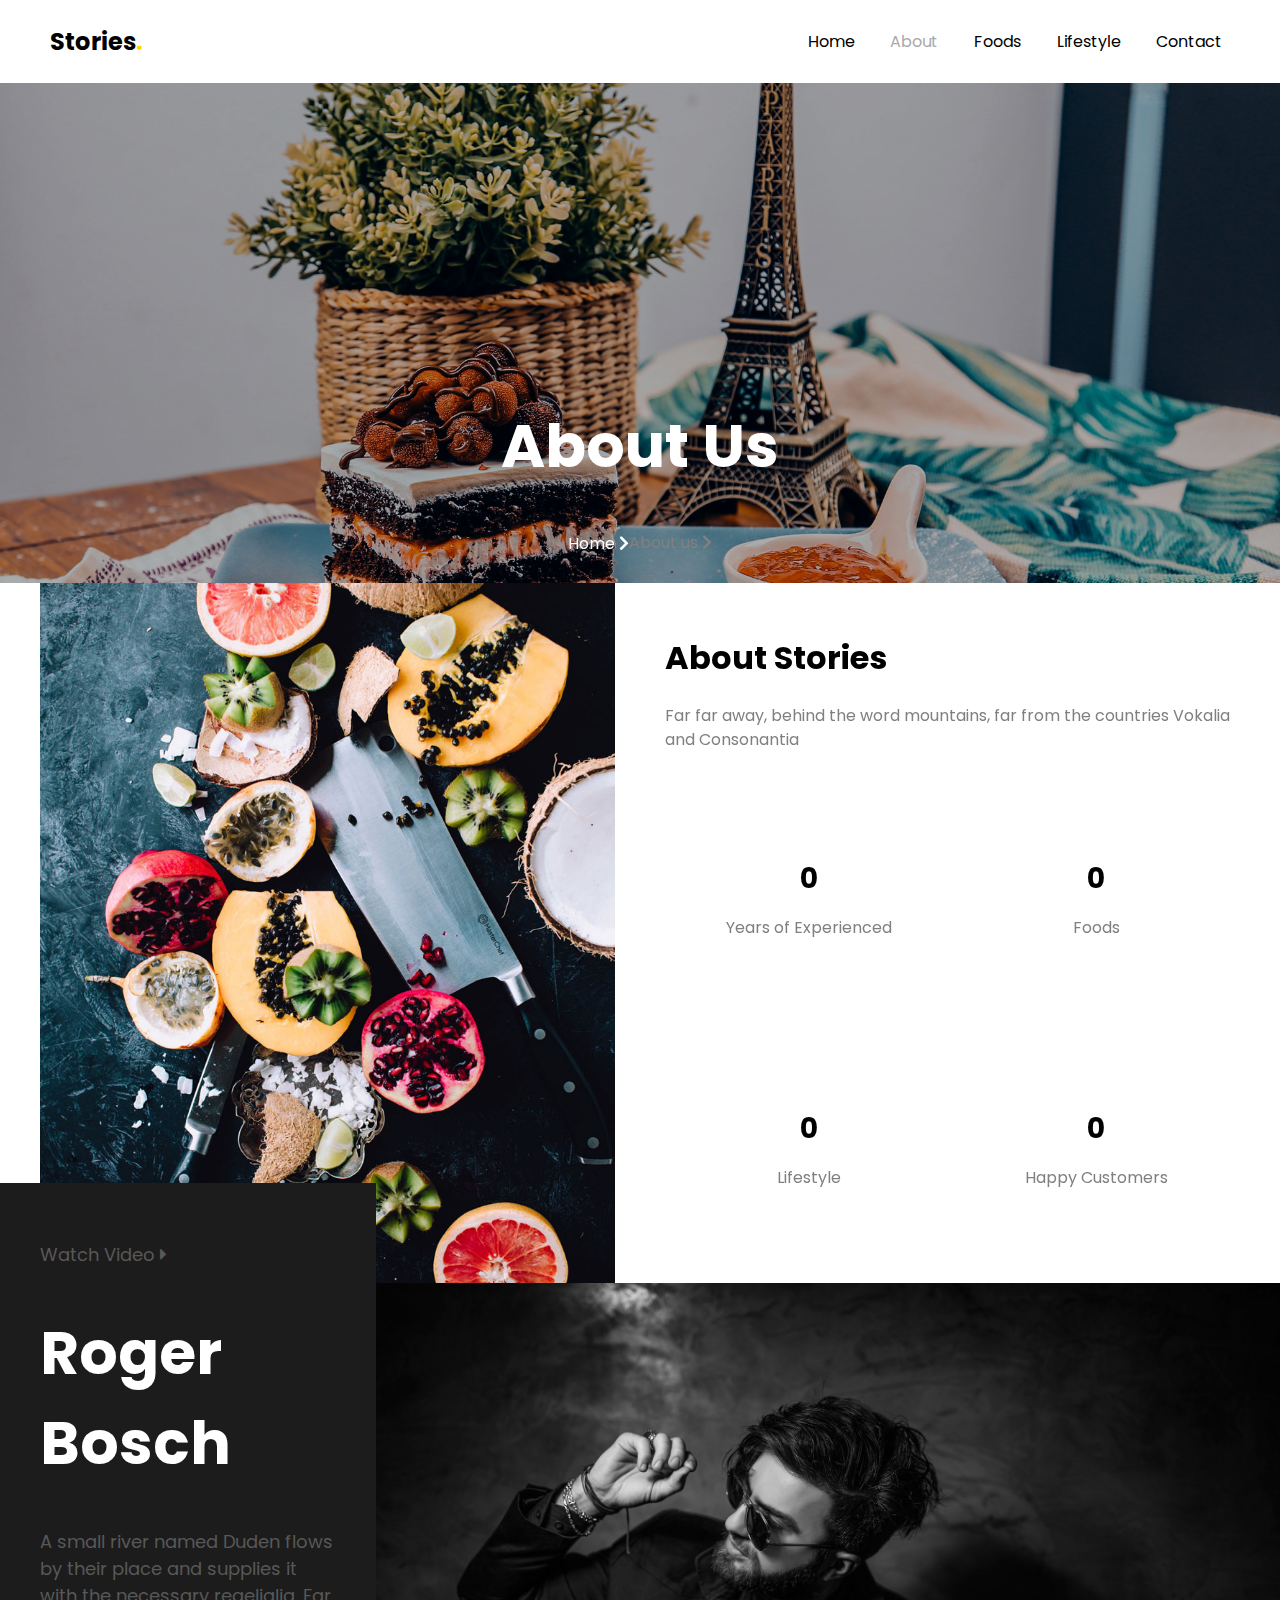
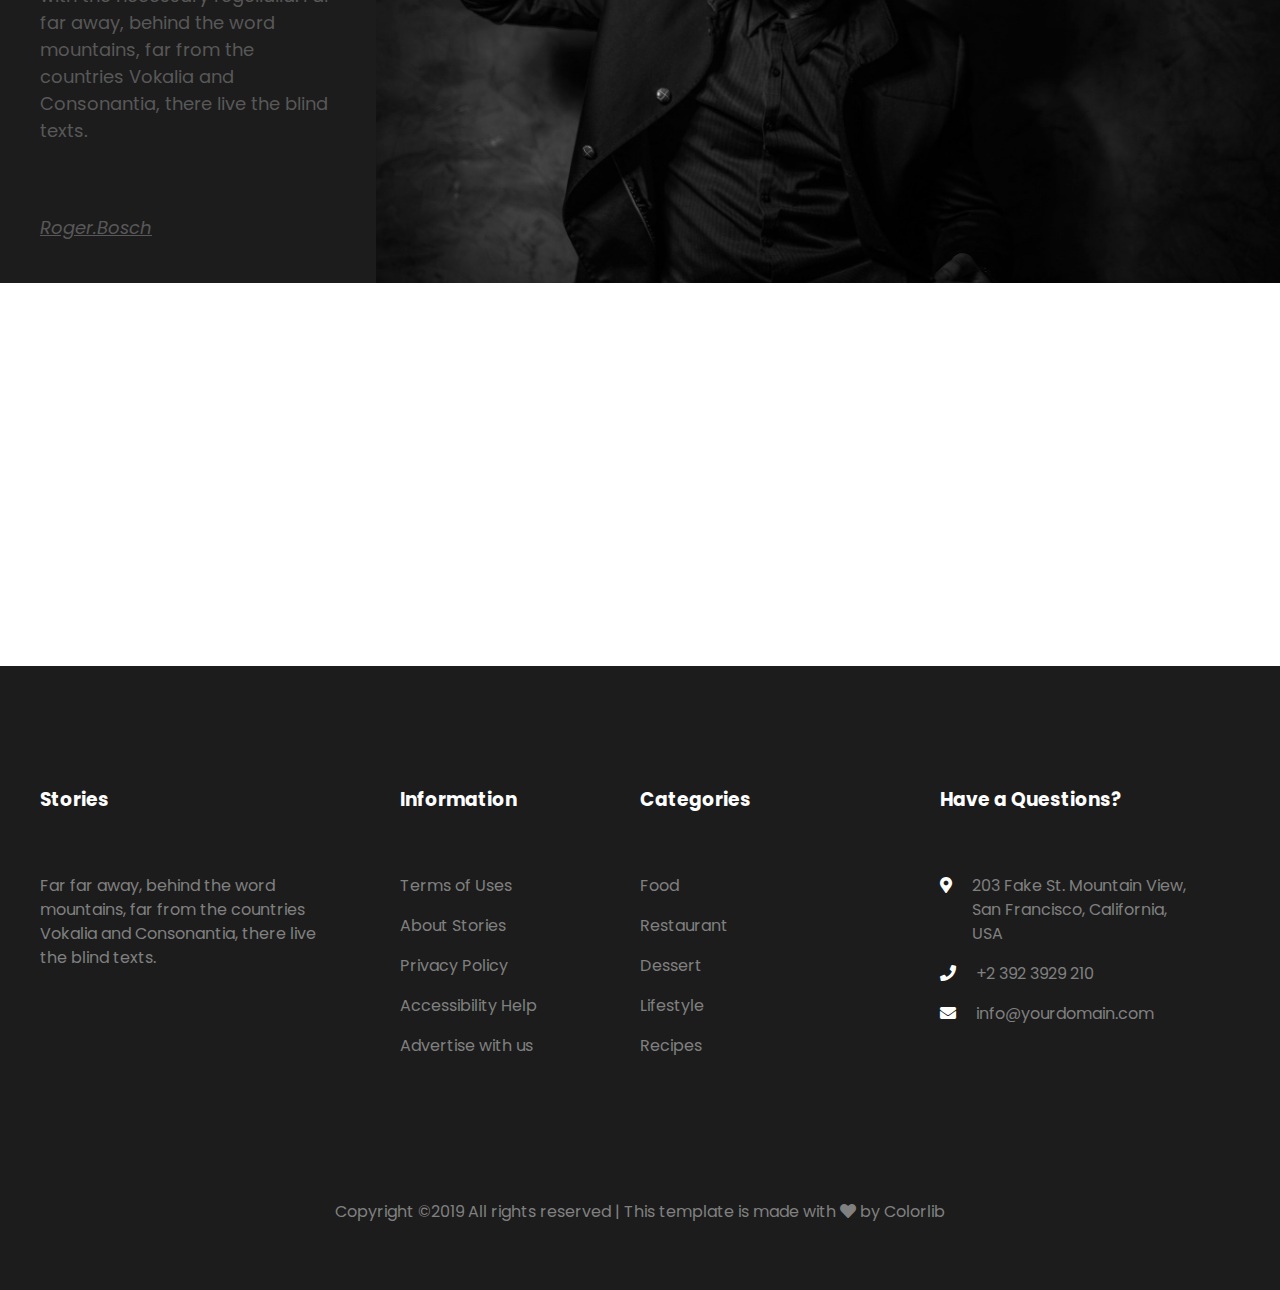
==== stories_about.html @ 1ef40c93 "up" ====
<!DOCTYPE html>
<html lang="en">
<head>
  <meta charset="UTF-8">
  <title>stories</title>
   <link rel="stylesheet" href="https://use.fontawesome.com/releases/v5.8.1/css/all.css" crossorigin="anonymous">
   <link href="https://fonts.googleapis.com/css?family=Roboto+Slab:100,300,400&display=swap&subset=cyrillic" rel="stylesheet">
   <link href="https://fonts.googleapis.com/css?family=Poppins:200,300,400,500,600,700,900" rel="stylesheet">
   <link rel="stylesheet" type="text/css" href="css\stories_main.css">
    <link rel="stylesheet" type="text/css" href="css\stories_about.css">
    <link rel="stylesheet" href="css\animate.css">
    <script src="js\jquery-3.4.1.min.js"></script>
    <script src="js\jquery.viewportchecker.min.js"></script>
    <script src="js\jquery.animateNumber.min.js"></script>
    <script src="js\script.js"></script>
       <link href="https://unpkg.com/aos@2.3.1/dist/aos.css" rel="stylesheet">
    <script src="https://unpkg.com/aos@2.3.1/dist/aos.js"></script>


    </head>
<body id="about">
  <header>
   <div class="main_width header_content">
     <div class="logo">
       <p>Stories<span class="gold">.</span></p>
     </div>

     <div class="nav">
       <a class="nav_link" href="index.html" id="homenav"><div class="nav_item">Home</div></a>
       <a class="nav_link" href="stories_about.html" id="aboutnav"><div class="nav_item">About</div></a>
       <a class="nav_link" href="stories_foods.html" id="foodsnav"><div class="nav_item">Foods</div></a>
       <a class="nav_link" href="stories_lifestyle.html" id="lifestylenav"><div class="nav_item">Lifestyle</div></a>
       <a class="nav_link" href="stories_contact.html" id="contactnav"><div class="nav_item">Contact</div></a>
     </div>
      <a class="menu_btn p_grey" href="javascript:void(0);"  tabindex="1"><i class="fas fa-bars"></i> Menu</a>
      <div class="nav_2 animated slideInDown">
       <a class="nav_link" href="index.html" id="homenav"><div class="nav_item">Home</div></a>
       <a class="nav_link" href="stories_about.html" id="aboutnav"><div class="nav_item">About</div></a>
       <a class="nav_link" href="stories_foods.html" id="foodsnav"><div class="nav_item">Foods</div></a>
       <a class="nav_link" href="stories_lifestyle.html" id="lifestylenav"><div class="nav_item">Lifestyle</div></a>
       <a class="nav_link" href="stories_contact.html" id="contactnav"><div class="nav_item">Contact</div></a>
   </div>
   </div>
 </header>
 <div class="about">
 	<div class="about_layer">
 		<div class="about_layer_txt" data-aos="fade-up" data-aos-duration="1000">
	 		<h1>About Us</h1> 
	 		<div class="nav_3">
				<a class="nav_link home_white" href="index.html" id="homenav"><div class="nav_item">Home <i class="fas fa-chevron-right"></i></div></a>
				<a class="nav_link " href="stories_about.html" id="aboutnav"><div class="nav_item p_grey">About us <i class="fas fa-chevron-right"></i></div></a>
			</div>
		</div>
 	</div>
  </div>

  <div class="about_stories main_width">
       <div class="about_stories_img"></div>
       <div class="about_stories_txt" data-aos="fade-up" data-aos-duration="1000">
         <h1>About Stories</h1>
         <p class="p_grey">Far far away, behind the word mountains, far from the countries Vokalia and Consonantia</p>
         <div class="about_stories_stat" id="viewport">
           <div class="about_stories_num">
             <p class="about_stories_number"><span id="lines_1">0</span></p>
             <p class="p_grey">Years of Experienced</p>
           </div>
           <div class="about_stories_num">
             <p class="about_stories_number"><span id="lines_2">0</span></p>
             <p class="p_grey">Foods</p>
           </div>
           <div class="about_stories_num">
             <p class="about_stories_number"><span id="lines_3">0</span></p>
             <p class="p_grey">Lifestyle</p>
           </div>
           <div class="about_stories_num">
             <p class="about_stories_number"><span id="lines_4">0</span></p>
             <p class="p_grey">Happy Customers</p>
           </div>
         </div>
       </div>
     </div>

     <div class="roger_bosch">
     <div class="roger_bosch_descriptiion">
      <a href=""><p> Watch Video <i class="fas fa-caret-right"></i></p></a>
      <h1>Roger<br> 
Bosch</h1>
      <p>A small river named Duden flows by their place and supplies it with the necessary regelialia. Far far away, behind the word mountains, far from the countries Vokalia and Consonantia, there live the blind texts.</p>
      <a class="roger_bosch_link" href=""><p class="roger_bosch_link_txt">Roger.Bosch</p></a>
    </div>
     <div class="roger_bosch_img"></div>
   </div>

    <div class="subscribe main_width" data-aos="fade-up" data-aos-duration="1000">
       <h1>Subcribe to our Newsletter<span class="gold">.</span></h1>
       <p class="p_grey">A small river named Duden flows by their place and supplies it with the necessary regelialia. It is a paradisematic country, in which roasted parts of sentences fly into your mouth. </p>
       <form class="email_subscribe">
          <input class="p_grey email_subscribe_input" type="email" placeholder="Enter email addres"><button id="subscribe_btn">Subscribe</button><!--<input type="submit" value="" placeholder>-->
       </form>
     </div>

     <footer>
       <div class="footer_content main_width">
         <div class="footer_stories">
           <h3>Stories</h3>
           <br>
           <p class="p_grey">Far far away, behind the word mountains, far from the countries Vokalia and Consonantia, there live the blind texts.</p>
           <div class="footer_icons" data-aos="fade-up" data-aos-duration="1000">
             <div class="footer_icons_circle"><i class="fab fa-twitter"></i></div>
             <div class="footer_icons_circle"><i class="fab fa-facebook-f"></i></div>
              <div class="footer_icons_circle"><i class="fab fa-instagram"></i></div>
           </div>
         </div>
         <div class="footer_information">
           <h3>Information</h3>
           <br>
           <p class="p_grey">Terms of Uses</p>
           <p class="p_grey">About Stories</p>
           <p class="p_grey">Privacy Policy</p>
           <p class="p_grey">Accessibility Help</p>
           <p class="p_grey">Advertise with us</p>
         </div>
         <div class="footer_categories">
           <h3>Categories</h3>
           <br>
           <p class="p_grey">Food</p>
           <p class="p_grey">Restaurant</p>
           <p class="p_grey">Dessert</p>
           <p class="p_grey">Lifestyle</p>
           <p class="p_grey">Recipes</p>
         </div>
         <div class="footer_have_a_questions">
           <h3>Have a Questions?</h3>
           <br>
           <p ><div class="p_footer"><i class="fas fa-map-marker-alt"></i> <div class="p_footer_txt p_grey">203 Fake St. Mountain View,<br> San Francisco, California,<br> USA</div></div></p>
           <p><div class="p_footer"><i class="fas fa-phone"></i><div class="p_footer_txt p_grey"> +2 392 3929 210</div></div></p>
           <p> <div class="p_footer"><i class="fas fa-envelope"></i> <div class="p_footer_txt p_grey">info@yourdomain.com</div></div></p>
         </div>
       </div>
       <div class="footer_copyrite">
         <p class="p_grey">Copyright ©2019 All rights reserved | This template is made with <i class="fas fa-heart"></i> by Colorlib</p>
       </div>
     </footer>


</body>
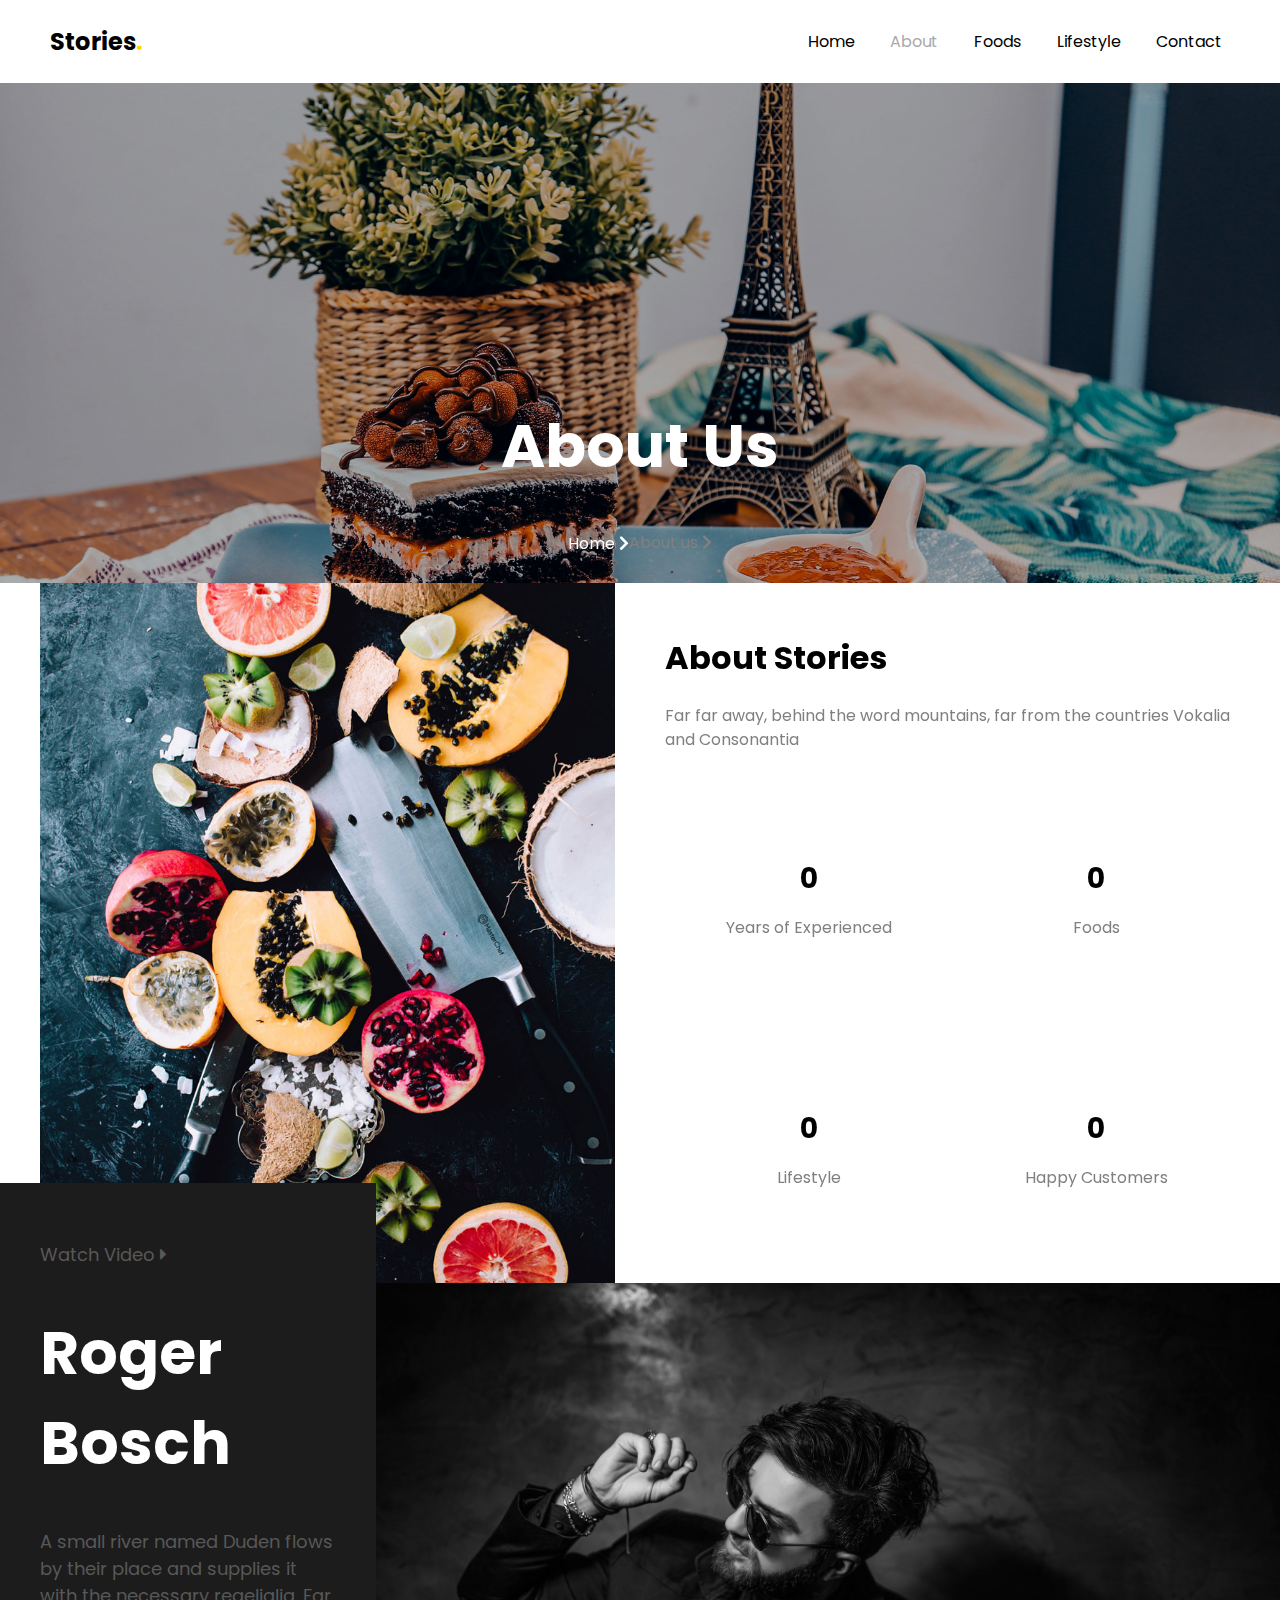
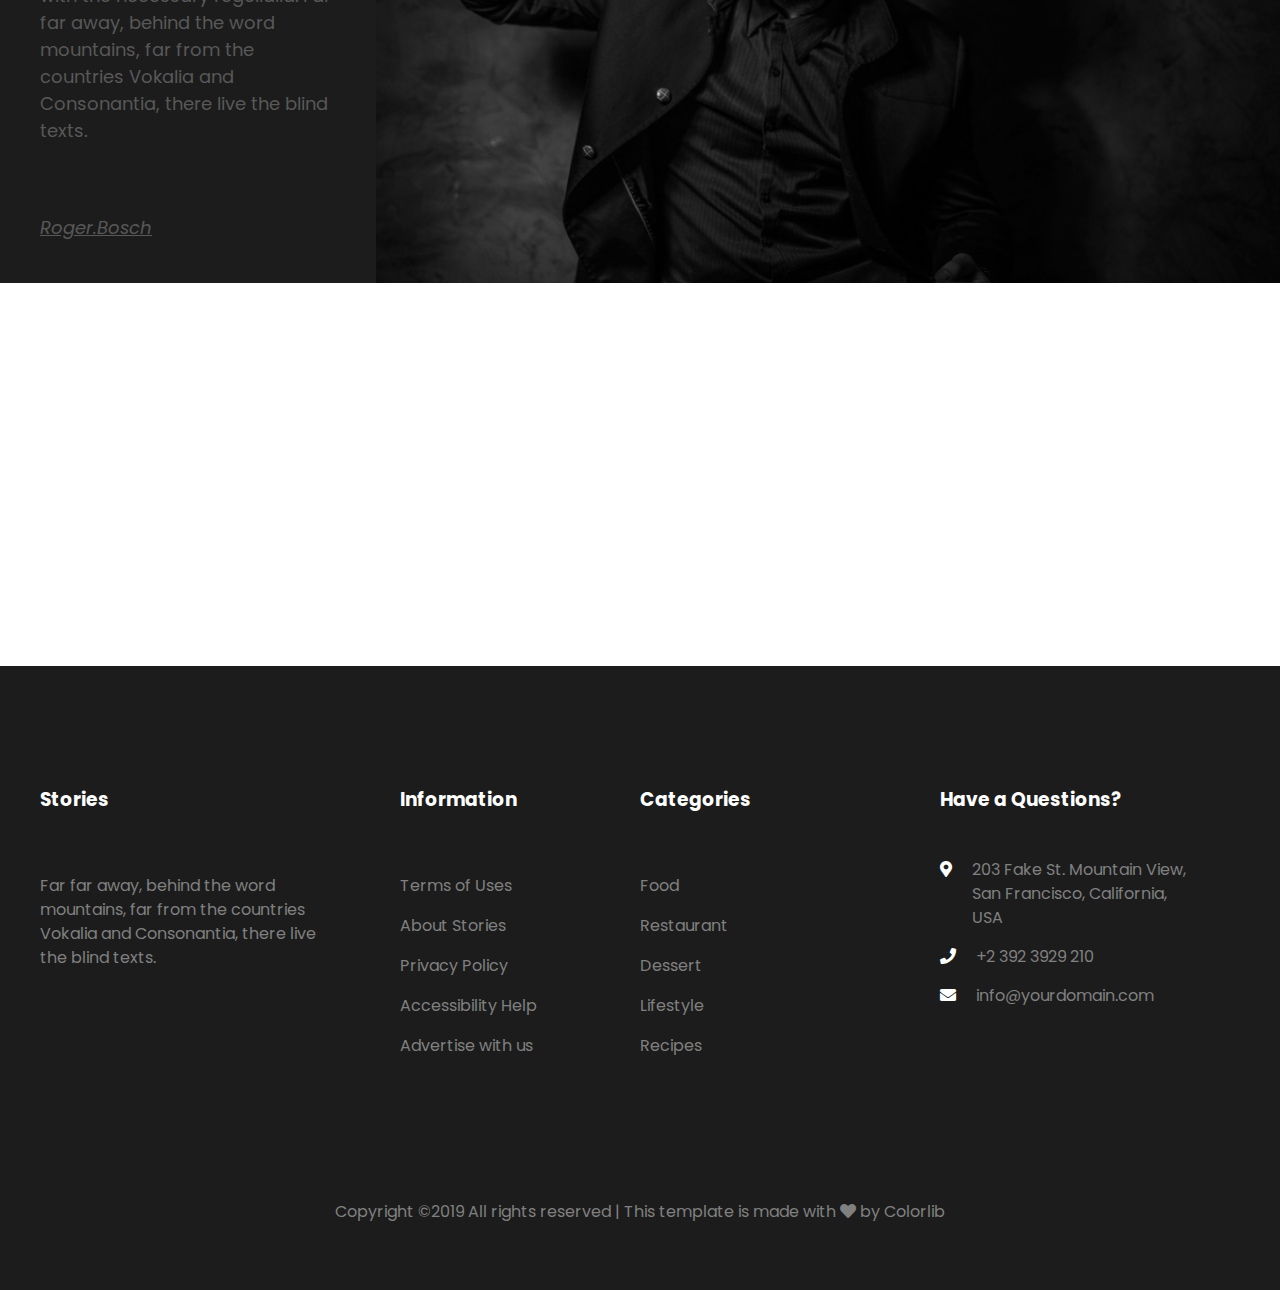
==== commit 3dd7c296: "W3C" ====
--- a/stories_about.html
+++ b/stories_about.html
@@ -6,13 +6,13 @@
    <link rel="stylesheet" href="https://use.fontawesome.com/releases/v5.8.1/css/all.css" crossorigin="anonymous">
    <link href="https://fonts.googleapis.com/css?family=Roboto+Slab:100,300,400&display=swap&subset=cyrillic" rel="stylesheet">
    <link href="https://fonts.googleapis.com/css?family=Poppins:200,300,400,500,600,700,900" rel="stylesheet">
-   <link rel="stylesheet" type="text/css" href="css\stories_main.css">
-    <link rel="stylesheet" type="text/css" href="css\stories_about.css">
-    <link rel="stylesheet" href="css\animate.css">
-    <script src="js\jquery-3.4.1.min.js"></script>
-    <script src="js\jquery.viewportchecker.min.js"></script>
-    <script src="js\jquery.animateNumber.min.js"></script>
-    <script src="js\script.js"></script>
+   <link rel="stylesheet" type="text/css" href="css/stories_main.css">
+    <link rel="stylesheet" type="text/css" href="css/stories_about.css">
+    <link rel="stylesheet" href="css/animate.css">
+    <script src="js/jquery-3.4.1.min.js"></script>
+    <script src="js/jquery.viewportchecker.min.js"></script>
+    <script src="js/jquery.animateNumber.min.js"></script>
+    <script src="js/script.js"></script>
        <link href="https://unpkg.com/aos@2.3.1/dist/aos.css" rel="stylesheet">
     <script src="https://unpkg.com/aos@2.3.1/dist/aos.js"></script>
 
@@ -34,11 +34,11 @@
      </div>
       <a class="menu_btn p_grey" href="javascript:void(0);"  tabindex="1"><i class="fas fa-bars"></i> Menu</a>
       <div class="nav_2 animated slideInDown">
-       <a class="nav_link" href="index.html" id="homenav"><div class="nav_item">Home</div></a>
-       <a class="nav_link" href="stories_about.html" id="aboutnav"><div class="nav_item">About</div></a>
-       <a class="nav_link" href="stories_foods.html" id="foodsnav"><div class="nav_item">Foods</div></a>
-       <a class="nav_link" href="stories_lifestyle.html" id="lifestylenav"><div class="nav_item">Lifestyle</div></a>
-       <a class="nav_link" href="stories_contact.html" id="contactnav"><div class="nav_item">Contact</div></a>
+       <a class="nav_link" href="index.html" id="homenav2"><div class="nav_item">Home</div></a>
+       <a class="nav_link" href="stories_about.html" id="aboutnav2"><div class="nav_item">About</div></a>
+       <a class="nav_link" href="stories_foods.html" id="foodsnav2"><div class="nav_item">Foods</div></a>
+       <a class="nav_link" href="stories_lifestyle.html" id="lifestylenav2"><div class="nav_item">Lifestyle</div></a>
+       <a class="nav_link" href="stories_contact.html" id="contactnav2"><div class="nav_item">Contact</div></a>
    </div>
    </div>
  </header>
@@ -132,9 +132,9 @@
          <div class="footer_have_a_questions">
            <h3>Have a Questions?</h3>
            <br>
-           <p ><div class="p_footer"><i class="fas fa-map-marker-alt"></i> <div class="p_footer_txt p_grey">203 Fake St. Mountain View,<br> San Francisco, California,<br> USA</div></div></p>
-           <p><div class="p_footer"><i class="fas fa-phone"></i><div class="p_footer_txt p_grey"> +2 392 3929 210</div></div></p>
-           <p> <div class="p_footer"><i class="fas fa-envelope"></i> <div class="p_footer_txt p_grey">info@yourdomain.com</div></div></p>
+           <div class="p_footer"><i class="fas fa-map-marker-alt"></i> <div class="p_footer_txt p_grey">203 Fake St. Mountain View,<br> San Francisco, California,<br> USA</div></div>
+           <div class="p_footer"><i class="fas fa-phone"></i><div class="p_footer_txt p_grey"> +2 392 3929 210</div></div>
+           <div class="p_footer"><i class="fas fa-envelope"></i> <div class="p_footer_txt p_grey">info@yourdomain.com</div></div>
          </div>
        </div>
        <div class="footer_copyrite">
--- a/css/stories_main.css
+++ b/css/stories_main.css
@@ -0,0 +1,871 @@
+body {
+	margin: 0;
+	padding: 0;
+	font-family: Poppins ;
+}
+/*засериваем ссылку навигации на текущую страницу*/
+body#home a#homenav,
+body#about a#aboutnav,
+body#foods a#foodsnav,
+body#lifestyle a#lifestylenav,
+body#contact a#contactnav,
+body#home a#homenav2,
+body#about a#aboutnav2,
+body#foods a#foodsnav2,
+body#lifestyle a#lifestylenav2,
+body#contact a#contactnav2,
+body#home a#homenav3,
+body#about a#aboutnav3,
+body#foods a#foodsnav3,
+body#lifestyle a#lifestylenav3,
+body#contact a#contactnav3 {
+	color: darkgrey;
+}
+.main_width {
+	margin: auto;
+	max-width: 1200px;
+	
+}
+.header_content{ 
+	height: auto;
+	display: flex;
+	justify-content: space-between;
+	/*margin-bottom: : 10px;*/
+}
+.menu_btn {
+	margin-right: 30px;
+	height: 80px;
+	align-items: center;
+	display: none;
+	width: 0;
+}
+.logo {
+    margin-left: 10px;
+	font-size: 24px;
+	font-weight: 700;
+}
+.nav {
+	width: 450px;
+	display: flex;
+	justify-content: space-around;
+	align-items: center;
+}
+.nav_2 {
+	display: none;
+}
+a {
+	text-decoration: none;
+	color: unset;
+}
+.nav_link{
+	color: black;
+}
+hr {
+	height: 4px;
+	color: black;
+	background-color: black;
+	border: none;
+	text-align: center;
+}
+.gold {
+	color: gold;
+}
+.features_posts {
+	 width: 100%;
+	display: flex;
+	height: 700px;
+}
+.features_posts_img {
+	width: 800px;
+	background-position: 50% 50%;
+    background-size: cover;
+	background-image: url(../images/bg_2.jpg); 
+}
+.features_posts_img_2 {
+	background-image: url(../images/bg_1.jpg);
+}
+.owl-carousel {
+	position: relative;
+}
+.hide {
+	display: none;
+}
+.features_posts_description {
+	width: 400px;
+	background-color: gold;
+}
+.features_posts_description_content {
+	padding:40px;
+	height:600px;
+	box-sizing: border-box; /* Ширина блока с полями */
+}
+.p_features_posts {
+	font-size: 18px;
+}
+.p_grey {
+	color: grey;
+	line-height: 1.5em;
+}
+.features_posts_description_btns {
+	z-index: 99;
+	position: relative;
+	left: 800px;
+	bottom: 100px;
+	display: flex;
+	width: 400px;
+	height: 100px;
+	background-color: white;
+}
+.description_read_more {
+	display: flex;
+	justify-content: center;
+	align-items: center;
+	height: 50px;
+	width: 180px;
+	background-color: black;
+	color: white;
+	border-radius: 3px;
+}
+.description_read_more:hover {
+	transition: .2s;
+	background-color: orange;
+} 
+
+.btn {
+	font-size: 20px;
+	color: gray;
+	font-family: Verdana;
+	display: flex;
+	align-items: center;
+	justify-content: center;
+	box-sizing: border-box;
+	width: 50%;
+	height: 100%;
+	border-bottom :1px solid lightgray;
+	border-right: 1px solid lightgray;
+}
+.btn:hover {
+	transition: .2s;
+	background-color: black;
+	color: white;
+}
+.features_posts_h1 {
+	font-size: 45px;
+}
+
+
+.recent_stories {
+	margin-top: 110px;
+}
+.recent_stories_container {
+	display: flex;
+	justify-content: space-around;
+}
+.recent_stories_content {
+	width: 48%
+}
+.recent_stories_articles {
+	display: flex;
+	flex-wrap: wrap;
+	justify-content: space-between;
+}
+.recent_stories_article {
+	width: 48%;
+	/*min-width: 150px;*/
+	height: 50%;
+}
+.recent_stories_article_img {
+	height: 180px;
+	border-radius: 5px;
+	background-position: 50% 50%;
+    background-size:  130% ;
+    transition:  0.5s;
+    background-repeat: no-repeat;
+}
+.recent_stories_article_img:hover {
+	transition: 0.5s;
+	background-size: 150%;
+}
+.recent_stories_article_img_1{
+	background-image: url(../images/image_1.jpg);
+}
+.recent_stories_article_img_2{
+	background-image: url(../images/image_3.jpg);
+} 
+.recent_stories_article_img_3 {
+	background-image: url(../images/image_4.jpg);
+}
+.recent_stories_article_img_4 {
+	background-image: url(../images/image_5.jpg);
+}
+.orange {
+	color: orange;
+}
+.dessert {
+	display: flex;
+	width: 100%;
+	height: auto;
+	justify-content: space-between;
+}
+.hr {
+	align-self: center;
+	height: 0px;
+	width:50px ;
+	margin: auto;
+	border: 1px solid black;
+}
+.layer {
+	justify-content: flex-end;
+	display: flex;
+	flex-direction: column;
+    background-color: rgba(0, 0, 0, 0.3);
+    position: absolute;
+    top: 0;
+    left: 0;
+    width: 100%;
+    height: 100%;
+    border-top-left-radius: 5px;
+    border-top-right-radius: 5px;
+}
+.recent_stories_food{
+	position: relative;
+	height: 700px;
+	background-position: 50% 50%;
+    background-size: cover;
+	background-image: url(../images/image_2.jpg);
+	border-top-left-radius: 5px;
+	border-top-right-radius: 5px; 
+    
+}
+.recent_stories_food_txt {
+	margin-left: 40px;
+	margin-bottom: 40px;
+}
+.recent_stories_food_txt_p1 {
+	font-size: 20px;
+}
+.recent_stories_food_txt_p2 {
+	font-size: 40px;
+	color: white;
+	margin-top: 0;
+}
+.recent_stories_read_more {
+	align-self: flex-end;
+	display: flex;
+	justify-content: center;
+	align-items: center;
+	width: 200px;
+	height: 60px;
+	background-color: white;
+}
+.recent_stories_read_more:hover {
+	transition: 0.2s;
+	background-color: black;
+	color: white;
+}
+.features_posts_2 {
+	margin-top: 40px;
+	height: 700px;
+	display: flex;
+	justify-content: space-around;
+}
+.features_posts_2_left {
+	width: 70%;
+}
+.features_posts_2_articles {
+	display: flex; 
+	justify-content: space-between;
+}
+.features_posts_2_article {
+	width: 31%;
+	height: 500px;
+}
+.features_posts_2_article_img {
+	width: 100%;
+	height: 320px;
+	border-radius: 5px;
+	background-position: 50% 50%;
+    background-size: 100%;
+    transition:  0.5s;
+}
+.features_posts_2_article_img:hover {
+	transition: 0.5s;
+	background-size: 120%;
+}
+.features_posts_2_article_img_1 {
+	background-image:  url(../images/blog-1.jpg);
+}
+.features_posts_2_article_img_2 {
+	background-image:  url(../images/blog-2.jpg);
+}
+.features_posts_2_article_img_3 {
+	background-image:  url(../images/blog-3.jpg);
+}
+.features_posts_2_article_btn {
+	display: flex;
+	justify-content: center;;
+	align-items: center;
+	height: 40px;
+	width: 130px;
+	color: white;
+	background-color: black;
+	border-radius: 3px;
+}
+.features_posts_2_article_btn:hover {
+	transition: .2s;
+	background-color: orange;
+} 
+.features_posts_2_right{
+	width: 20%;
+	display: flex;
+	flex-direction: column;
+	align-items: center;
+	text-align: center;
+}
+.features_posts_2_right_img {
+	margin-bottom: 10px;
+	height: 150px;
+	width: 150px;
+	border-radius: 50%;
+	background-position: 50% 50%;
+    background-size: cover;
+	background-image:  url(../images/author.jpg);
+}
+.serch {
+    margin-top: 80px;
+    width: 180px;
+    height:30px;
+    background-color: white;
+    border: 1px solid gray; /* Параметры рамки */
+    vertical-align: middle;
+   
+  }
+   input[type="search"] {
+    font-size: 15px;
+    border: none; /* Убираем рамку */
+    outline: none; /* Убираем свечение в Chrome и Safari */
+    -webkit-appearance: none; /* Убираем рамку в Chrome и Safari */
+    width: 120px; /* Ширина поля */
+    vertical-align: middle; /* Выравнивание по середине */
+    height: 100%
+
+   }
+    
+   #serch__button {
+    border: none;
+    background-color: white;
+  color: black;
+  width: 30px;
+  height: 30px;
+  position: absolute;
+   }
+
+
+   .roger_bosch {
+   	display: flex;
+   	align-items: flex-end;
+   }
+   .roger_bosch_descriptiion {
+   	padding: 40px;
+   	background-color: #1C1C1C;
+   	color: white;
+   	height: 700px;
+   	width: 500px;
+   	box-sizing: border-box; /* Ширина блока с полями */
+   }
+   .roger_bosch_descriptiion p{
+   	color: #585858;
+   	font-size: 18px;
+   	line-height: 1.5em;
+   }
+   .roger_bosch_descriptiion h1{
+   	font-size: 60px;
+   }
+   .roger_bosch_img {
+   	height: 600px;
+   	width: 100%;
+   	background-position: 50% 50%;
+    background-size: cover;
+	background-image:  url(../images/bg_3.jpg);
+   }
+   .roger_bosch_link {
+   	text-decoration: underline;
+   	text-decoration-color: #585858;
+   	font-style: italic;
+   }
+  .roger_bosch_link_txt {
+  	margin-top: 70px;
+  }
+
+
+  .holiday_seasons_recipes {
+  	margin-top: 100px;
+  	display: flex;
+  	justify-content: space-between;
+  }
+  .holiday_seasons_recipes_left {
+  	width: 70%;
+  	height: 700px;
+  }
+  .holiday_seasons_recipes_content {
+  	width:100%;
+  	height:600px;
+  	display: flex;
+  	justify-content: space-between;
+  }
+  .holiday_seasons_recipes_article {
+  	position: relative;
+	height: 500px;
+	width:48%;
+	background-position: 50% 50%;
+    background-size: cover;
+	border-top-left-radius: 5px;
+	border-top-right-radius: 5px; 
+    background-image:  url(../images/image_1.jpg);
+  }
+  .holiday_seasons_recipes_article_txt { 
+  	position: absolute;
+  	width:100%;
+  	height:100% ;
+   	border-radius: 5px;
+  	justify-content: flex-end;
+	display: flex;
+	flex-direction: column;
+    background-color: rgba(0, 0, 0, 0.3);
+    top: 0;
+    left: 0;
+  }
+  .holiday_seasons_recipes_article_txt_p1 {
+  	font-size: 18px;
+  	padding-left: 40px;
+  	padding-right: 40px;
+  	margin-bottom: 0;
+  } 
+  .holiday_seasons_recipes_article_txt_p2 {
+  	margin-top: 0;
+  	font-size: 35px;
+  	color: white;
+  	padding-left: 40px;
+  	padding-right: 40px;
+  }
+  .holiday_seasons_recipes_article_txt_1 {
+  	background-image:  url(../images/image_1.jpg);
+  }
+   .holiday_seasons_recipes_article_txt_2 {
+  	background-image:  url(../images/image_3.jpg);
+  }
+  .holiday_seasons_recipes_read_more {
+  	align-self: flex-end;
+	display: flex;
+	justify-content: center;
+	align-items: center;
+	width: 200px;
+	height: 60px;
+	background-color: white;
+  }
+  .holiday_seasons_recipes_read_more:hover {
+  	transition: 0.2s;
+	background-color: black;
+	color: white;
+  }
+  .holiday_seasons_recipes_right {
+  	width: 28%;
+  	height: 550px;
+  	display: flex;
+  	flex-direction: column;
+  	justify-content: space-between;
+  	align-items: center;
+  }
+  .holiday_seasons_recipes_right h2{
+  	padding-top: 10px;
+  }
+  .holiday_seasons_recipes_right_img {
+  	width: 90%;
+  	height: 150px;
+  	display: flex;
+  	justify-content: center;
+  	align-items: center;
+  	color: white;
+  	background-position: 50% 50%;
+    background-size: cover;
+    font-size: 24px;
+  }
+
+  .holiday_seasons_recipes_right_img_1 {
+  	background-image:  url(../images/category-1.jpg);
+  }
+  .holiday_seasons_recipes_right_img_2 {
+  	background-image:  url(../images/category-2.jpg);
+  }
+  .holiday_seasons_recipes_right_img_3 {
+  	background-image:  url(../images/category-2.jpg);
+  }
+
+
+  .about_stories {
+  	display: flex;
+  	height: 700px;
+  }
+  .about_stories_img {
+  	width: 50%;
+  	background-position: 50% 50%;
+    background-size: cover;
+    background-image:  url(../images/bg_5.jpg);
+  }
+  .about_stories_txt {
+  	width: 50%;
+  	margin-left: 50px;
+  	margin-top: 30px;
+  	box-sizing: border-box;
+  }
+  .about_stories_stat {
+  	display: flex;
+  	flex-wrap: wrap;
+  }
+  .about_stories_num {
+  	display: flex;
+  	flex-direction: column;
+  	justify-content: center;
+  	align-items: center;
+  	width: 50%;
+  	height: 250px;
+  }
+  .about_stories_number {
+  	font-size: 28px;
+  	font-weight: 700;
+  	margin-bottom: 0;
+  }
+.subscribe {
+	text-align: center;
+	margin-top: 100px;
+	max-width: 900px;
+	
+}
+.email_subscribe {
+	display: flex;
+	justify-content: center;
+	height: 50px;
+	
+	 
+	 
+}
+.email_subscribe_input {
+	padding-left: 20px;
+	border-bottom-left-radius: 5px;
+	border-top-left-radius: 5px; 
+	background-color: lightgray;
+	font-size: 20px;
+    border: none; /* Убираем рамку */
+    outline: none; /* Убираем свечение в Chrome и Safari */
+    -webkit-appearance: none; /* Убираем рамку в Chrome и Safari */
+    width: 350px; /* Ширина поля */
+    vertical-align: middle; /* Выравнивание по середине */
+    height: 100%
+}
+#subscribe_btn {
+	font-size: 20px;
+	border-bottom-right-radius: 5px;
+	border-top-right-radius: 5px; 
+	border: none;
+	background-color:black ;
+	color:white ;
+	width: 100px;
+	height: 52px;
+	
+}
+footer {
+	margin-top: 100px;
+	height: auto;
+	background-color: #1C1C1C;
+}
+.footer_content {
+	padding-top: 100px;
+	display: flex;
+	color: white;
+	justify-content: space-between;
+}
+.footer_stories {
+	box-sizing: border-box;
+	padding-right: 80px;
+	width: 30%;
+}
+.footer_icons {
+	margin-top: 80px;
+	display: flex;
+	justify-content: space-between;
+	width: 60%;
+	font-size: 25px;
+}
+.footer_icons_circle {
+	width: 50px;
+	height: 50px;
+	border-radius: 50%;
+	display: flex;
+	justify-content: center;
+	align-items: center;
+	background-color: #2E2E2E;
+}
+.footer_information {
+	width: 20%;
+}
+.footer_categories {
+	width: 25%;
+}
+.footer_have_a_questions {
+	width: 25%
+}
+.p_footer {
+	display: flex;
+	align-items: baseline;
+	margin-bottom: 15px;
+}
+.p_footer_txt {
+	margin-left: 20px;
+}
+.footer_copyrite {
+	margin-top: 100px;
+	text-align: center;
+	padding-bottom: 50px
+}
+
+ @media (max-width: 1200px){
+ 	header {
+ 		background-color: black;
+ 	}
+ 	.logo {
+ 		color: white;
+ 	}
+ 	.menu_btn {
+ 		width: 50%;
+ 		display: flex;
+ 		width: 60px;
+		visibility: visible;
+	}
+	.nav {/*скрытая навигация*/
+		display: none;
+	}
+	.logo {
+		width: 50%;
+	}
+	.header_content {
+		flex-wrap: wrap;
+	}
+	.nav_2 {
+		
+		height: 0;
+	}
+
+/*открываем скрытую навигацию по нажатию на кнопку меню*/
+	.menu_btn:focus ~ .nav_2, 
+	.menu_btn:active ~ .nav_2, 
+	.nav_2:hover 
+	{ 
+		
+	   display: flex;
+	   margin-left: 30px;
+		flex-direction: column;
+		justify-content: space-evenly;
+		background-color: black;
+		height: 250px; 
+		width: 100%;
+		
+	}
+	
+	 .nav_link {
+		color: white;
+ }
+ /*подсвечиваем ссылку навигации на текущую страницу*/
+	body#home a#homenav,
+	body#about a#aboutnav,
+	body#foods a#foodsnav,
+	body#lifestyle a#lifestylenav,
+	body#contact a#contactnav  {
+		color: red;
+	}
+	.features_posts_description_content {
+		margin-top: 60px;
+	}
+	.features_posts_h1 {
+		font-size: 35px;
+	}
+	.features_posts_description_btns {
+		display: none;
+	}
+	.features_posts_2 {
+		justify-content: center;
+		flex-wrap: wrap;
+		height: auto;
+	}
+	.features_posts_2_left{
+		width: 100%;
+	}
+	.features_posts_2_right {
+		width: 90%;
+		margin-bottom: 100px;
+	}
+	.serch {
+		width: 100%;
+	}
+	input[type="search"] {
+		width: 90%;
+	}
+	.roger_bosch_descriptiion {
+		width: 50%;
+	}
+	.roger_bosch_descriptiion h1{
+		font-size: 40px;
+		margin-top: 40px;
+		margin-bottom: 40px;
+	}
+	.roger_bosch_descriptiion p{
+		font-size: 22px;
+	}
+	.roger_bosch_img {
+		width: 50%;
+	}
+	.footer_content {
+		margin: 15px;
+		height: auto;
+	}
+	.footer_icons {
+		width: 100%;
+	}
+
+
+}
+ @media (max-width: 850px) {
+ 	.features_posts_description {
+ 		display: none;
+ 	}	
+ 	.features_posts_img {
+ 		width: 850px;
+ 	}
+ 	.hide {
+ 		margin-top: 100px;
+ 		display: block;
+ 		color: white;
+ 		text-align: center;
+
+ 	}
+ 	hr {
+ 		color: white;
+ 		background-color: white;
+ 		height: 6px;
+ 	}
+
+ 	.description_read_more {
+ 	 margin: auto;
+ 	}
+ 	.recent_stories_container {
+ 		flex-direction: column-reverse;
+
+ 	}
+ 	.recent_stories_content, .recent_stories_header{
+ 		width: 95%;
+ 		margin: auto;
+  	}
+  	.recent_stories_articles {
+
+  		flex-direction: column;
+  		justify-content: center;
+  		align-items: center;
+  		width: 95%;
+  		margin: auto;
+  	}
+  	.recent_stories_article {
+  		padding-top: 30px;
+  		width: 100%;
+  		margin: auto;
+  	}
+  	.features_posts_2_articles {
+  		flex-direction: column;
+  	}
+  	.features_posts_2_article {
+  		padding-bottom: 30px;
+  		width: 95%;
+  		height: auto;
+  		margin: auto;
+  		
+  	}
+  	.features_posts_2_article_img {
+  		height: 500px;
+  	}
+  	.serch {
+		width: 95%;
+		margin: auto;}
+	input[type="search"] {
+		width: 85%;	
+ 	}
+ 	.roger_bosch {
+ 		flex-direction: column-reverse;
+ 		justify-content: center;
+ 		align-items: center;
+ 	}
+ 	.roger_bosch_descriptiion {
+ 		width: 100%;
+ 		height: 650px;
+ 	}
+ 	.roger_bosch_img {
+ 		height: 100px;
+ 		width: 100%;
+ 	}
+ 	.holiday_seasons_recipes {
+ 		flex-direction: column;
+ 		width: 100%;
+ 		justify-content:center;
+ 	}
+ 	.holiday_seasons_recipes_left {
+ 		width: 95%;
+ 		height: auto;
+ 		margin: auto;
+ 	}
+ 	.holiday_seasons_recipes_content {
+ 		width: 100%;
+ 		flex-direction: column;
+ 		height: auto;
+
+ 		
+ 	}
+ 	.holiday_seasons_recipes_article{
+ 		width: 100%;
+ 		height: 700px;
+ 		margin-bottom: 30px;
+ 	}
+
+ 	.holiday_seasons_recipes_right {
+ 		width: 95%;
+ 		margin: auto;
+ 		margin-bottom: 100px;
+ 	}
+ 	.holiday_seasons_recipes_right_img {
+ 		width: 100%
+ 	}
+ 	.about_stories{
+ 		flex-direction: column;
+ 		height: auto;
+ 	}
+ 	.about_stories_img {
+ 		width: 100%;
+ 		height: 500px;
+ 	}
+ 	 .about_stories_txt {
+ 	 	width: 100%;
+ 	 	margin-left: 0;
+ 	 }
+ 	 .about_stories_stat {
+ 	 	flex-direction: column;
+ 	 	align-items: center;
+ 	 }
+ 	 .footer_content {
+		flex-direction: column;
+	}
+	.footer_stories,
+	.footer_information,
+	.footer_categories,
+	.footer_have_a_questions {
+		width: 100%;
+	}
+	.footer_icons {
+		width: 200px;
+	}
+}--- a/css/stories_about.css
+++ b/css/stories_about.css
@@ -0,0 +1,56 @@
+.about {
+	position: relative;
+	height: 500px;
+	background-position: 50% 50%;
+    background-size: cover;
+    background-image: url(../images/bg_4.jpg);
+}
+.about_layer {
+	justify-content: center;
+	display: flex;
+	align-items: center;
+	background-color: rgba(0, 0, 0, 0.3);
+    position: absolute;
+    
+    top: 0;
+    left: 0;
+    width: 100%;
+    height: 100%;
+    color: white;
+}
+.about_layer_txt {
+	margin-top: 250px;
+	justify-content: center;
+	display: flex;
+	align-items: center;
+	flex-direction: column;
+}
+.about_layer_txt h1{
+	font-size: 60px;
+}
+.nav_3 {
+	width: 450px;
+	display: flex;
+	justify-content: center;
+	align-items: center;
+}
+.home_white {
+		color: white;
+ }
+ .roger_bosch {
+ 	margin-top: -100px;
+ }
+ @media (max-width: 1200px)  {
+ 	.about_stories_img{
+ 		margin-left: 2%;
+ 	}
+}
+ @media (max-width: 850px) {
+ 	.roger_bosch {
+ 	margin-top: 100px;
+	 }
+	 .about_stories_img{
+	 	width: 95%;
+	 	margin: auto;
+	 }
+}
